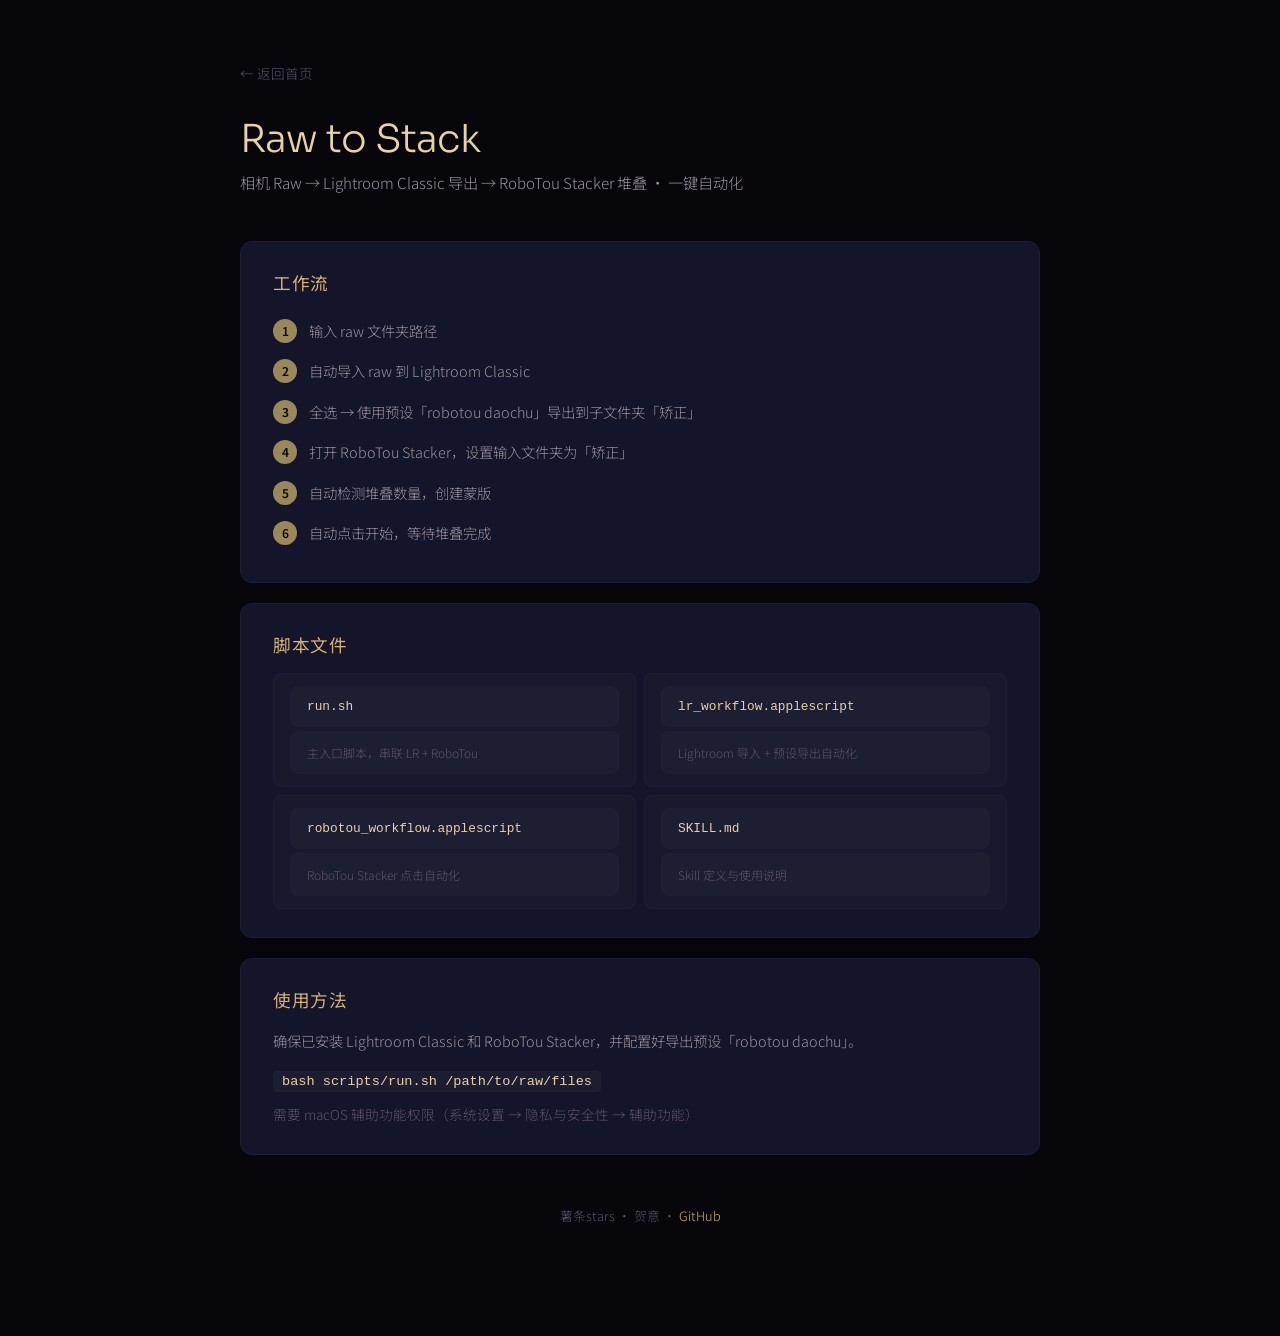
==== raw-to-stack/index.html @ dbd80168 "Add raw-to-stack — 星空堆叠自动化工作流" ====
<!DOCTYPE html>
<html lang="zh-CN" data-theme="dark">
<head>
<meta charset="UTF-8">
<meta name="viewport" content="width=device-width, initial-scale=1.0">
<title>Raw to Stack — 星空堆叠工作流</title>
<link rel="preconnect" href="https://fonts.googleapis.com">
<link rel="preconnect" href="https://fonts.gstatic.com" crossorigin>
<link href="https://fonts.googleapis.com/css2?family=Noto+Sans+SC:wght@300;400;500;600;700&family=Prata&family=Sora:wght@300;400;500;600;700&display=swap" rel="stylesheet">
<style>
*,*::before,*::after{box-sizing:border-box;margin:0;padding:0}
html{scroll-behavior:smooth}
:root{
  --black:#06060b;
  --near-black:#0a0a12;
  --dark:#0f0f1c;
  --dark-card:#14142a;
  --dark-border:#1e1e38;
  --gold:#d4b074;
  --gold-light:#e8d0a8;
  --gold-dim:#9a885a;
  --text-primary:#ede8dd;
  --text-secondary:#9a92a0;
  --text-muted:#5c5468;
  --glow:rgba(212,176,116,0.10);
}
body{
  font-family:'Noto Sans SC',sans-serif;
  background:var(--black);
  color:var(--text-primary);
  min-height:100vh;
  display:flex;
  flex-direction:column;
  align-items:center;
  padding:60px 24px;
}
.container{
  max-width:800px;
  width:100%;
}
h1{
  font-family:'Sora','Noto Sans SC',sans-serif;
  font-weight:300;
  font-size:2.4rem;
  letter-spacing:-0.02em;
  margin-bottom:8px;
  color:var(--gold-light);
}
.subtitle{
  color:var(--text-secondary);
  font-size:0.95rem;
  margin-bottom:48px;
  font-weight:300;
}
.section{
  background:var(--dark-card);
  border:1px solid var(--dark-border);
  border-radius:12px;
  padding:28px 32px;
  margin-bottom:20px;
}
.section h2{
  font-family:'Sora','Noto Sans SC',sans-serif;
  font-weight:400;
  font-size:1.1rem;
  color:var(--gold);
  margin-bottom:16px;
  letter-spacing:0.03em;
}
.section p,.section li{
  color:var(--text-secondary);
  font-size:0.9rem;
  line-height:1.8;
  font-weight:300;
}
.section ul{
  list-style:none;
  padding:0;
}
.section ul li::before{
  content:"✦ ";
  color:var(--gold-dim);
}
code{
  font-family:'SF Mono','Fira Code',monospace;
  font-size:0.85rem;
  background:rgba(255,255,255,0.04);
  color:var(--gold-light);
  padding:2px 8px;
  border-radius:4px;
  border:1px solid var(--dark-border);
}
.steps{
  counter-reset:step;
  list-style:none;
  padding:0;
}
.steps li{
  counter-increment:step;
  padding:8px 0 8px 36px;
  position:relative;
  color:var(--text-secondary);
  font-size:0.9rem;
  line-height:1.7;
  font-weight:300;
}
.steps li::before{
  content:counter(step);
  position:absolute;
  left:0;
  top:8px;
  width:24px;
  height:24px;
  background:var(--gold-dim);
  color:var(--black);
  font-size:0.75rem;
  font-weight:600;
  border-radius:50%;
  display:flex;
  align-items:center;
  justify-content:center;
}
.files{
  display:grid;
  grid-template-columns:1fr 1fr;
  gap:8px;
}
.files div{
  background:rgba(255,255,255,0.02);
  border:1px solid var(--dark-border);
  border-radius:8px;
  padding:12px 16px;
}
.files .name{
  color:var(--gold-light);
  font-family:'SF Mono','Fira Code',monospace;
  font-size:0.8rem;
  margin-bottom:4px;
}
.files .desc{
  color:var(--text-muted);
  font-size:0.75rem;
  font-weight:300;
}
a{
  color:var(--gold);
  text-decoration:none;
  transition:color 0.2s;
}
a:hover{color:var(--gold-light)}
.back{
  display:inline-block;
  margin-bottom:32px;
  color:var(--text-muted);
  font-size:0.85rem;
  font-weight:300;
}
.back:hover{color:var(--text-secondary)}
@media(max-width:600px){
  body{padding:32px 16px}
  h1{font-size:1.6rem}
  .section{padding:20px}
  .files{grid-template-columns:1fr}
}
</style>
</head>
<body>
<div class="container">
  <a href="/" class="back">← 返回首页</a>
  <h1>Raw to Stack</h1>
  <p class="subtitle">相机 Raw → Lightroom Classic 导出 → RoboTou Stacker 堆叠 · 一键自动化</p>

  <div class="section">
    <h2>工作流</h2>
    <ol class="steps">
      <li>输入 raw 文件夹路径</li>
      <li>自动导入 raw 到 Lightroom Classic</li>
      <li>全选 → 使用预设「robotou daochu」导出到子文件夹「矫正」</li>
      <li>打开 RoboTou Stacker，设置输入文件夹为「矫正」</li>
      <li>自动检测堆叠数量，创建蒙版</li>
      <li>自动点击开始，等待堆叠完成</li>
    </ol>
  </div>

  <div class="section">
    <h2>脚本文件</h2>
    <div class="files">
      <div>
        <div class="name">run.sh</div>
        <div class="desc">主入口脚本，串联 LR + RoboTou</div>
      </div>
      <div>
        <div class="name">lr_workflow.applescript</div>
        <div class="desc">Lightroom 导入 + 预设导出自动化</div>
      </div>
      <div>
        <div class="name">robotou_workflow.applescript</div>
        <div class="desc">RoboTou Stacker 点击自动化</div>
      </div>
      <div>
        <div class="name">SKILL.md</div>
        <div class="desc">Skill 定义与使用说明</div>
      </div>
    </div>
  </div>

  <div class="section">
    <h2>使用方法</h2>
    <p style="margin-bottom:12px;">确保已安装 Lightroom Classic 和 RoboTou Stacker，并配置好导出预设「robotou daochu」。</p>
    <code>bash scripts/run.sh /path/to/raw/files</code>
    <p style="margin-top:12px;color:var(--text-muted);font-size:0.85rem;font-weight:300;">
      需要 macOS 辅助功能权限（系统设置 → 隐私与安全性 → 辅助功能）
    </p>
  </div>

  <div class="section" style="text-align:center;border-color:transparent;background:transparent;">
    <p style="color:var(--text-muted);font-size:0.8rem;">
      薯条stars · 贺意 · <a href="https://github.com/shutiaostars/shutiao.github.io/tree/main/raw-to-stack">GitHub</a>
    </p>
  </div>
</div>
</body>
</html>
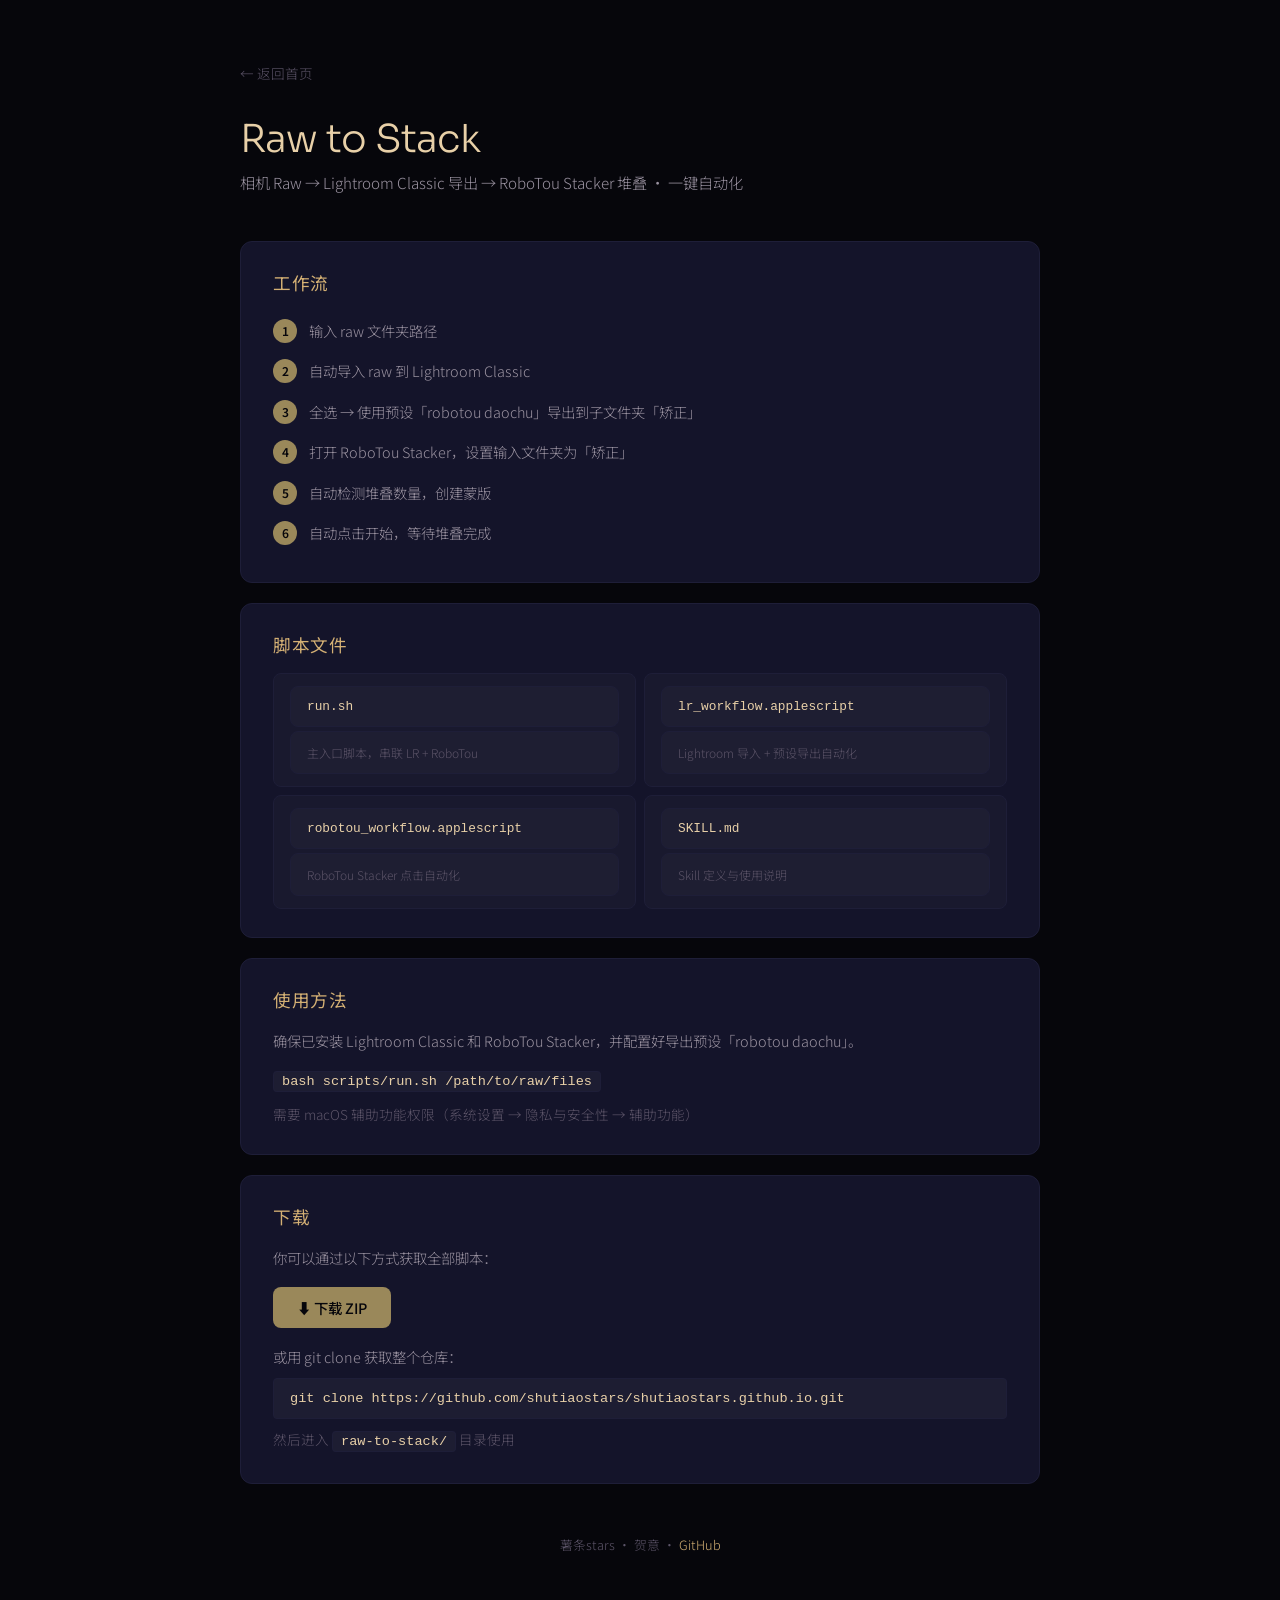
==== commit 19a21cb8: "raw-to-stack: 增加下载入口，修复 GitHub 链接" ====
--- a/raw-to-stack/index.html
+++ b/raw-to-stack/index.html
@@ -213,9 +213,24 @@
     </p>
   </div>
 
+  <div class="section">
+    <h2>下载</h2>
+    <p style="margin-bottom:16px;color:var(--text-secondary);font-size:0.9rem;font-weight:300;">
+      你可以通过以下方式获取全部脚本：
+    </p>
+    <div style="display:flex;gap:12px;flex-wrap:wrap;margin-bottom:16px;">
+      <a href="https://github.com/shutiaostars/shutiaostars.github.io/archive/refs/heads/main.zip" class="btn" style="display:inline-block;padding:10px 24px;background:var(--gold-dim);color:var(--black);border-radius:8px;font-weight:500;font-size:0.9rem;transition:background 0.2s;" onmouseover="this.style.background='var(--gold-light)'" onmouseout="this.style.background='var(--gold-dim)'">⬇ 下载 ZIP</a>
+    </div>
+    <p style="margin-bottom:8px;color:var(--text-secondary);font-size:0.9rem;font-weight:300;">或用 git clone 获取整个仓库：</p>
+    <code style="display:block;padding:12px 16px;margin-bottom:8px;">git clone https://github.com/shutiaostars/shutiaostars.github.io.git</code>
+    <p style="color:var(--text-muted);font-size:0.85rem;font-weight:300;">
+      然后进入 <code>raw-to-stack/</code> 目录使用
+    </p>
+  </div>
+
   <div class="section" style="text-align:center;border-color:transparent;background:transparent;">
     <p style="color:var(--text-muted);font-size:0.8rem;">
-      薯条stars · 贺意 · <a href="https://github.com/shutiaostars/shutiao.github.io/tree/main/raw-to-stack">GitHub</a>
+      薯条stars · 贺意 · <a href="https://github.com/shutiaostars/shutiaostars.github.io/tree/main/raw-to-stack">GitHub</a>
     </p>
   </div>
 </div>
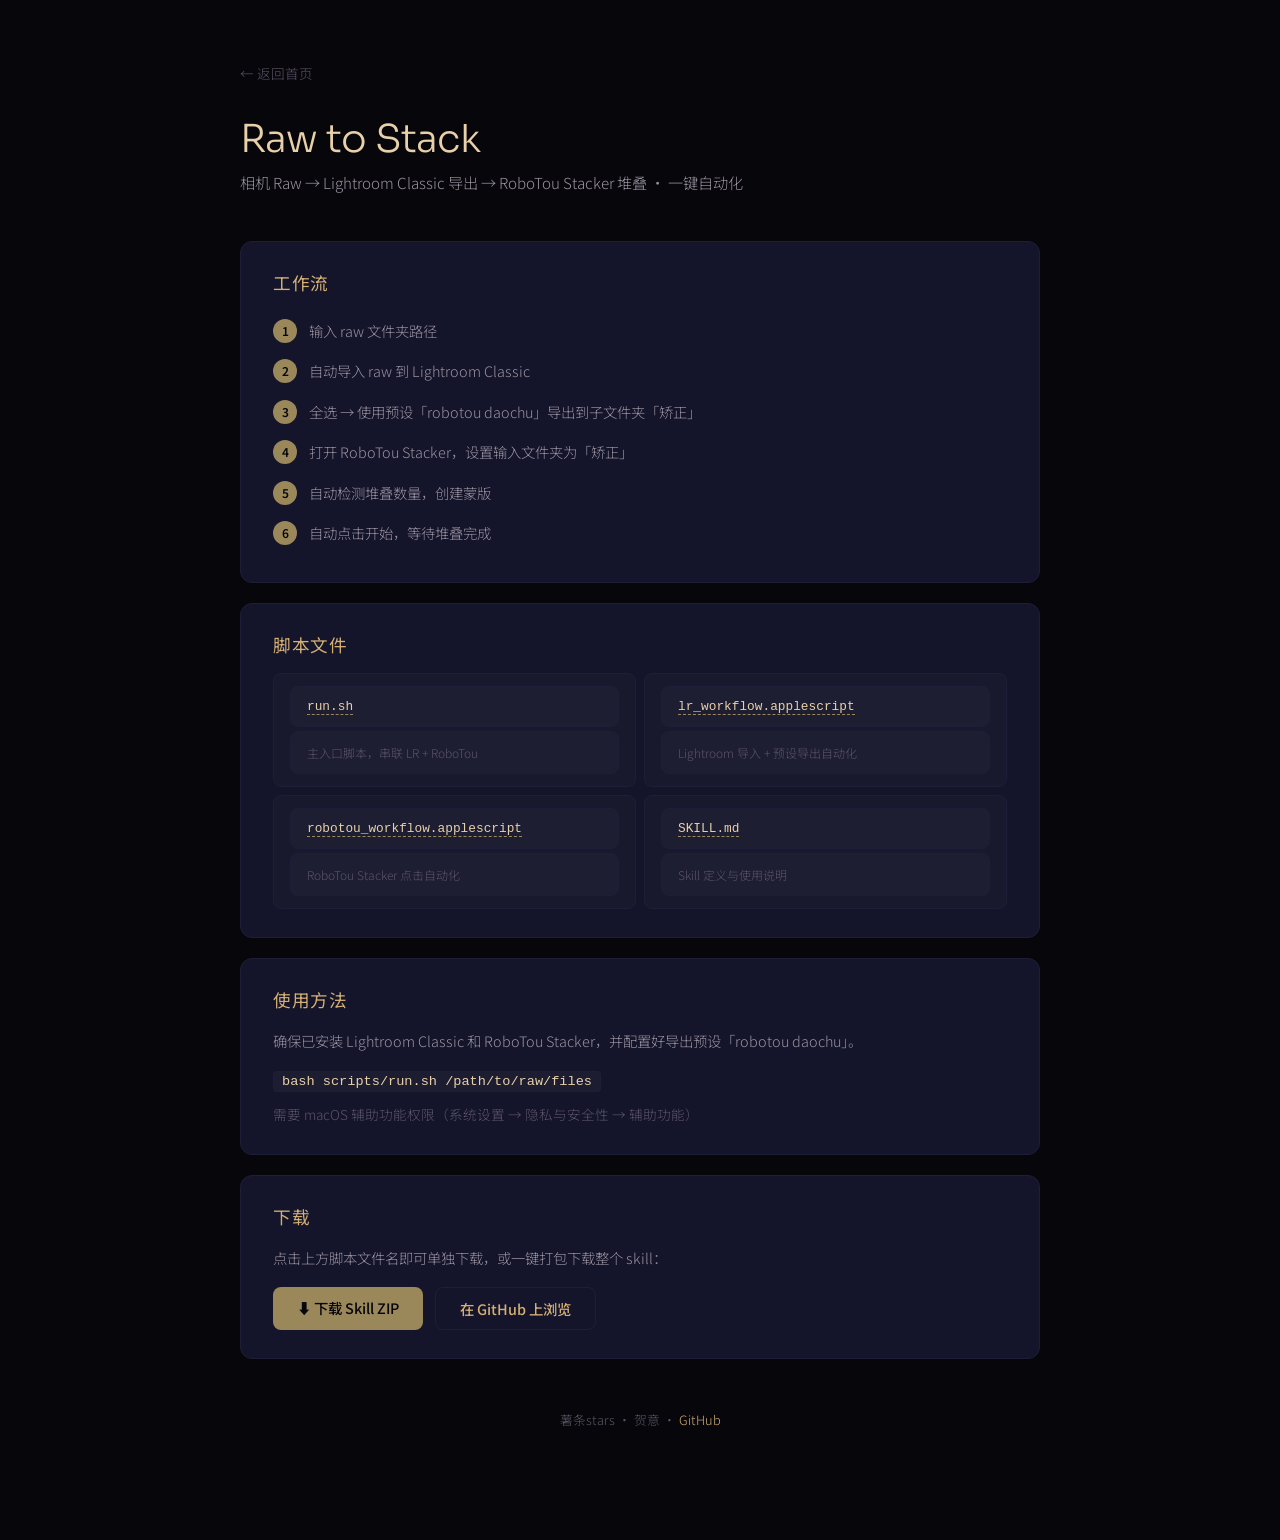
==== commit bd375fb3: "raw-to-stack: 只提供 skill 目录下载，不暴露整个仓库" ====
--- a/raw-to-stack/index.html
+++ b/raw-to-stack/index.html
@@ -132,10 +132,18 @@
   padding:12px 16px;
 }
 .files .name{
-  color:var(--gold-light);
   font-family:'SF Mono','Fira Code',monospace;
   font-size:0.8rem;
   margin-bottom:4px;
+}
+.files .name a{
+  color:var(--gold-light);
+  text-decoration:none;
+  border-bottom:1px dashed var(--gold-dim);
+}
+.files .name a:hover{
+  color:var(--gold);
+  border-bottom-style:solid;
 }
 .files .desc{
   color:var(--text-muted);
@@ -186,19 +194,19 @@
     <h2>脚本文件</h2>
     <div class="files">
       <div>
-        <div class="name">run.sh</div>
+        <div class="name"><a href="https://raw.githubusercontent.com/shutiaostars/shutiaostars.github.io/main/raw-to-stack/scripts/run.sh" download>run.sh</a></div>
         <div class="desc">主入口脚本，串联 LR + RoboTou</div>
       </div>
       <div>
-        <div class="name">lr_workflow.applescript</div>
+        <div class="name"><a href="https://raw.githubusercontent.com/shutiaostars/shutiaostars.github.io/main/raw-to-stack/scripts/lr_workflow.applescript" download>lr_workflow.applescript</a></div>
         <div class="desc">Lightroom 导入 + 预设导出自动化</div>
       </div>
       <div>
-        <div class="name">robotou_workflow.applescript</div>
+        <div class="name"><a href="https://raw.githubusercontent.com/shutiaostars/shutiaostars.github.io/main/raw-to-stack/scripts/robotou_workflow.applescript" download>robotou_workflow.applescript</a></div>
         <div class="desc">RoboTou Stacker 点击自动化</div>
       </div>
       <div>
-        <div class="name">SKILL.md</div>
+        <div class="name"><a href="https://raw.githubusercontent.com/shutiaostars/shutiaostars.github.io/main/raw-to-stack/SKILL.md" download>SKILL.md</a></div>
         <div class="desc">Skill 定义与使用说明</div>
       </div>
     </div>
@@ -216,16 +224,12 @@
   <div class="section">
     <h2>下载</h2>
     <p style="margin-bottom:16px;color:var(--text-secondary);font-size:0.9rem;font-weight:300;">
-      你可以通过以下方式获取全部脚本：
+      点击上方脚本文件名即可单独下载，或一键打包下载整个 skill：
     </p>
-    <div style="display:flex;gap:12px;flex-wrap:wrap;margin-bottom:16px;">
-      <a href="https://github.com/shutiaostars/shutiaostars.github.io/archive/refs/heads/main.zip" class="btn" style="display:inline-block;padding:10px 24px;background:var(--gold-dim);color:var(--black);border-radius:8px;font-weight:500;font-size:0.9rem;transition:background 0.2s;" onmouseover="this.style.background='var(--gold-light)'" onmouseout="this.style.background='var(--gold-dim)'">⬇ 下载 ZIP</a>
+    <div style="display:flex;gap:12px;flex-wrap:wrap;">
+      <a href="https://download-directory.github.io/?url=https://github.com/shutiaostars/shutiaostars.github.io/tree/main/raw-to-stack" class="btn" style="display:inline-block;padding:10px 24px;background:var(--gold-dim);color:var(--black);border-radius:8px;font-weight:500;font-size:0.9rem;transition:background 0.2s;" onmouseover="this.style.background='var(--gold-light)'" onmouseout="this.style.background='var(--gold-dim)'">⬇ 下载 Skill ZIP</a>
+      <a href="https://github.com/shutiaostars/shutiaostars.github.io/tree/main/raw-to-stack" class="btn" style="display:inline-block;padding:10px 24px;background:transparent;color:var(--gold);border:1px solid var(--dark-border);border-radius:8px;font-weight:500;font-size:0.9rem;transition:background 0.2s;" onmouseover="this.style.background='var(--dark-card)'" onmouseout="this.style.background='transparent'">在 GitHub 上浏览</a>
     </div>
-    <p style="margin-bottom:8px;color:var(--text-secondary);font-size:0.9rem;font-weight:300;">或用 git clone 获取整个仓库：</p>
-    <code style="display:block;padding:12px 16px;margin-bottom:8px;">git clone https://github.com/shutiaostars/shutiaostars.github.io.git</code>
-    <p style="color:var(--text-muted);font-size:0.85rem;font-weight:300;">
-      然后进入 <code>raw-to-stack/</code> 目录使用
-    </p>
   </div>
 
   <div class="section" style="text-align:center;border-color:transparent;background:transparent;">
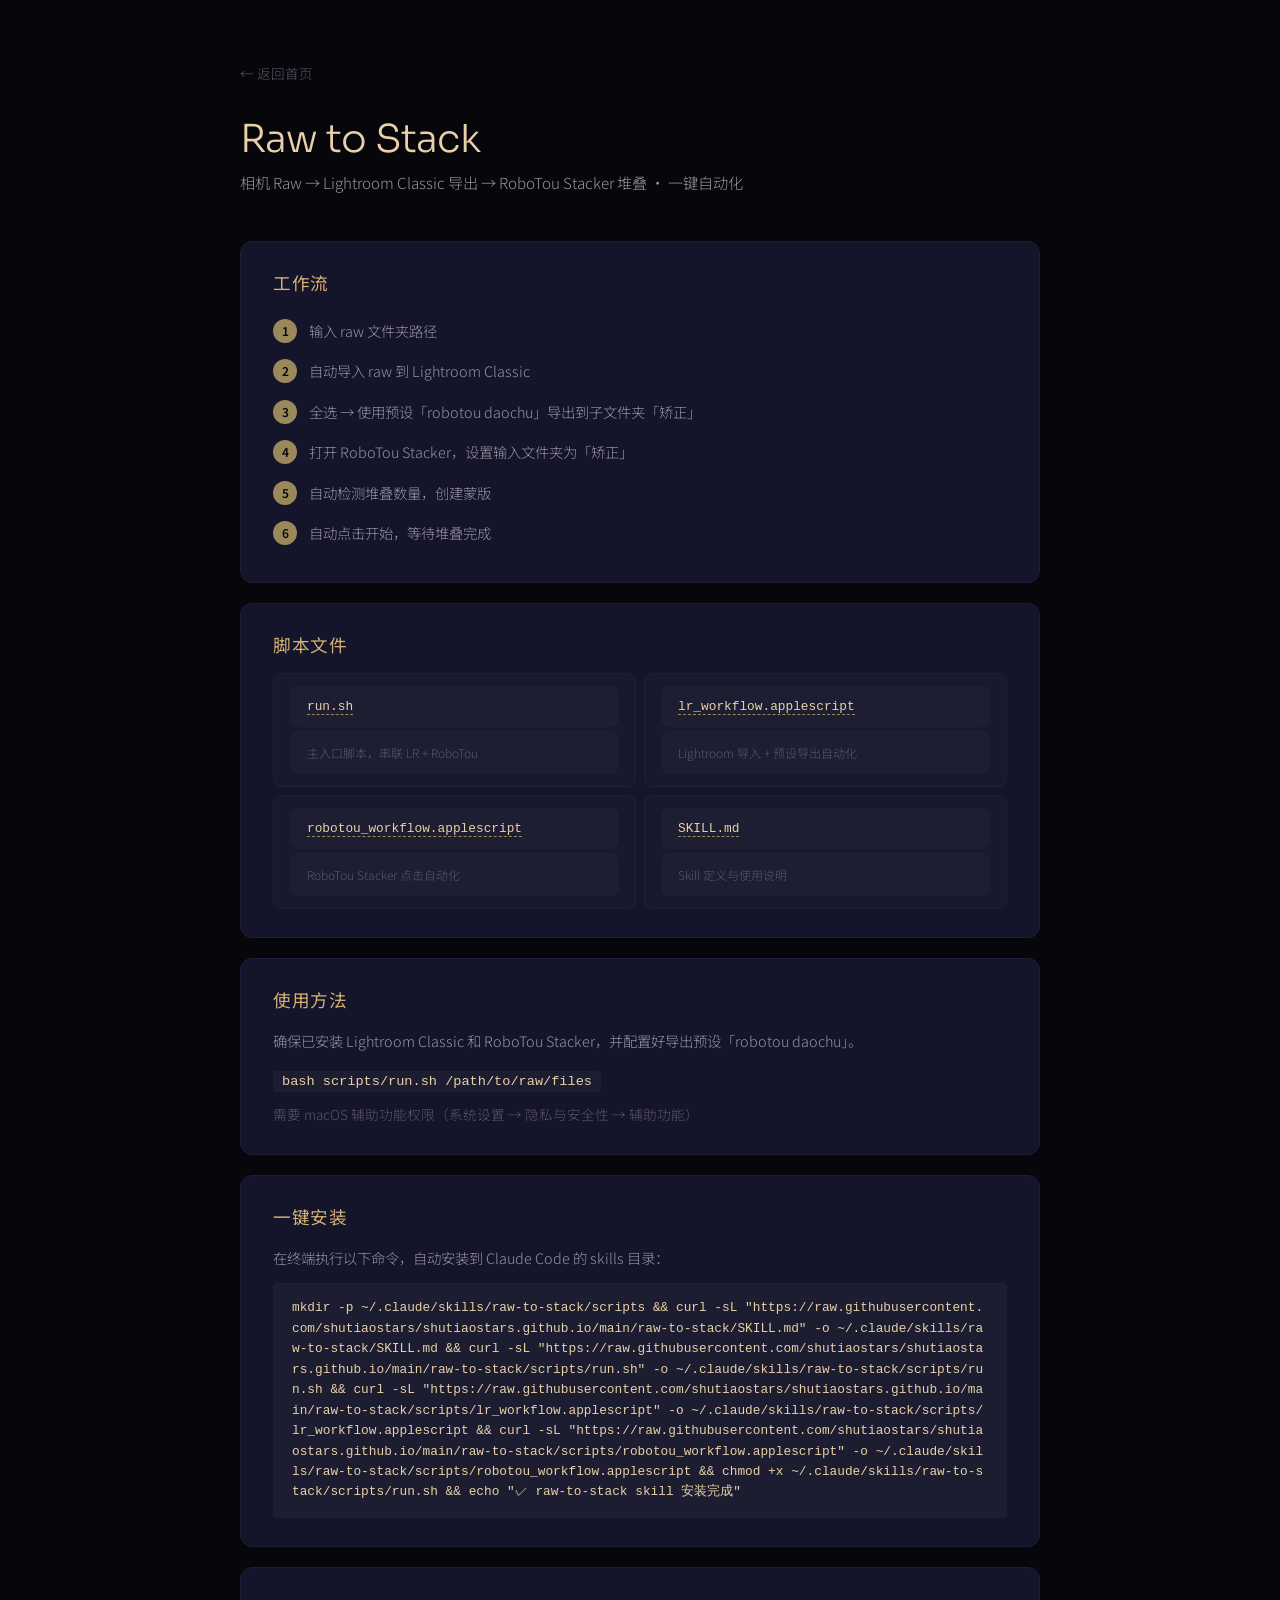
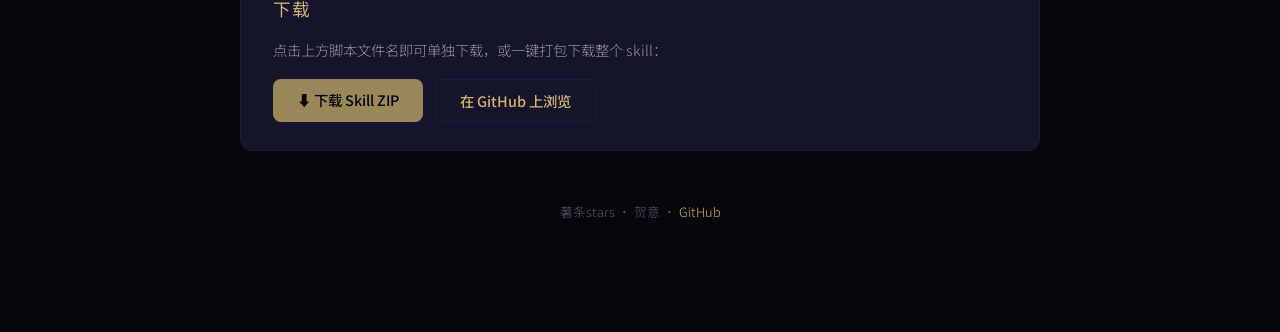
==== commit 6273ff3f: "raw-to-stack: 添加一行安装命令" ====
--- a/raw-to-stack/index.html
+++ b/raw-to-stack/index.html
@@ -222,6 +222,14 @@
   </div>
 
   <div class="section">
+    <h2>一键安装</h2>
+    <p style="margin-bottom:12px;color:var(--text-secondary);font-size:0.9rem;font-weight:300;">
+      在终端执行以下命令，自动安装到 Claude Code 的 skills 目录：
+    </p>
+    <code style="display:block;padding:14px 18px;font-size:0.8rem;line-height:1.6;word-break:break-all;">mkdir -p ~/.claude/skills/raw-to-stack/scripts && curl -sL "https://raw.githubusercontent.com/shutiaostars/shutiaostars.github.io/main/raw-to-stack/SKILL.md" -o ~/.claude/skills/raw-to-stack/SKILL.md && curl -sL "https://raw.githubusercontent.com/shutiaostars/shutiaostars.github.io/main/raw-to-stack/scripts/run.sh" -o ~/.claude/skills/raw-to-stack/scripts/run.sh && curl -sL "https://raw.githubusercontent.com/shutiaostars/shutiaostars.github.io/main/raw-to-stack/scripts/lr_workflow.applescript" -o ~/.claude/skills/raw-to-stack/scripts/lr_workflow.applescript && curl -sL "https://raw.githubusercontent.com/shutiaostars/shutiaostars.github.io/main/raw-to-stack/scripts/robotou_workflow.applescript" -o ~/.claude/skills/raw-to-stack/scripts/robotou_workflow.applescript && chmod +x ~/.claude/skills/raw-to-stack/scripts/run.sh && echo "✓ raw-to-stack skill 安装完成"</code>
+  </div>
+
+  <div class="section">
     <h2>下载</h2>
     <p style="margin-bottom:16px;color:var(--text-secondary);font-size:0.9rem;font-weight:300;">
       点击上方脚本文件名即可单独下载，或一键打包下载整个 skill：
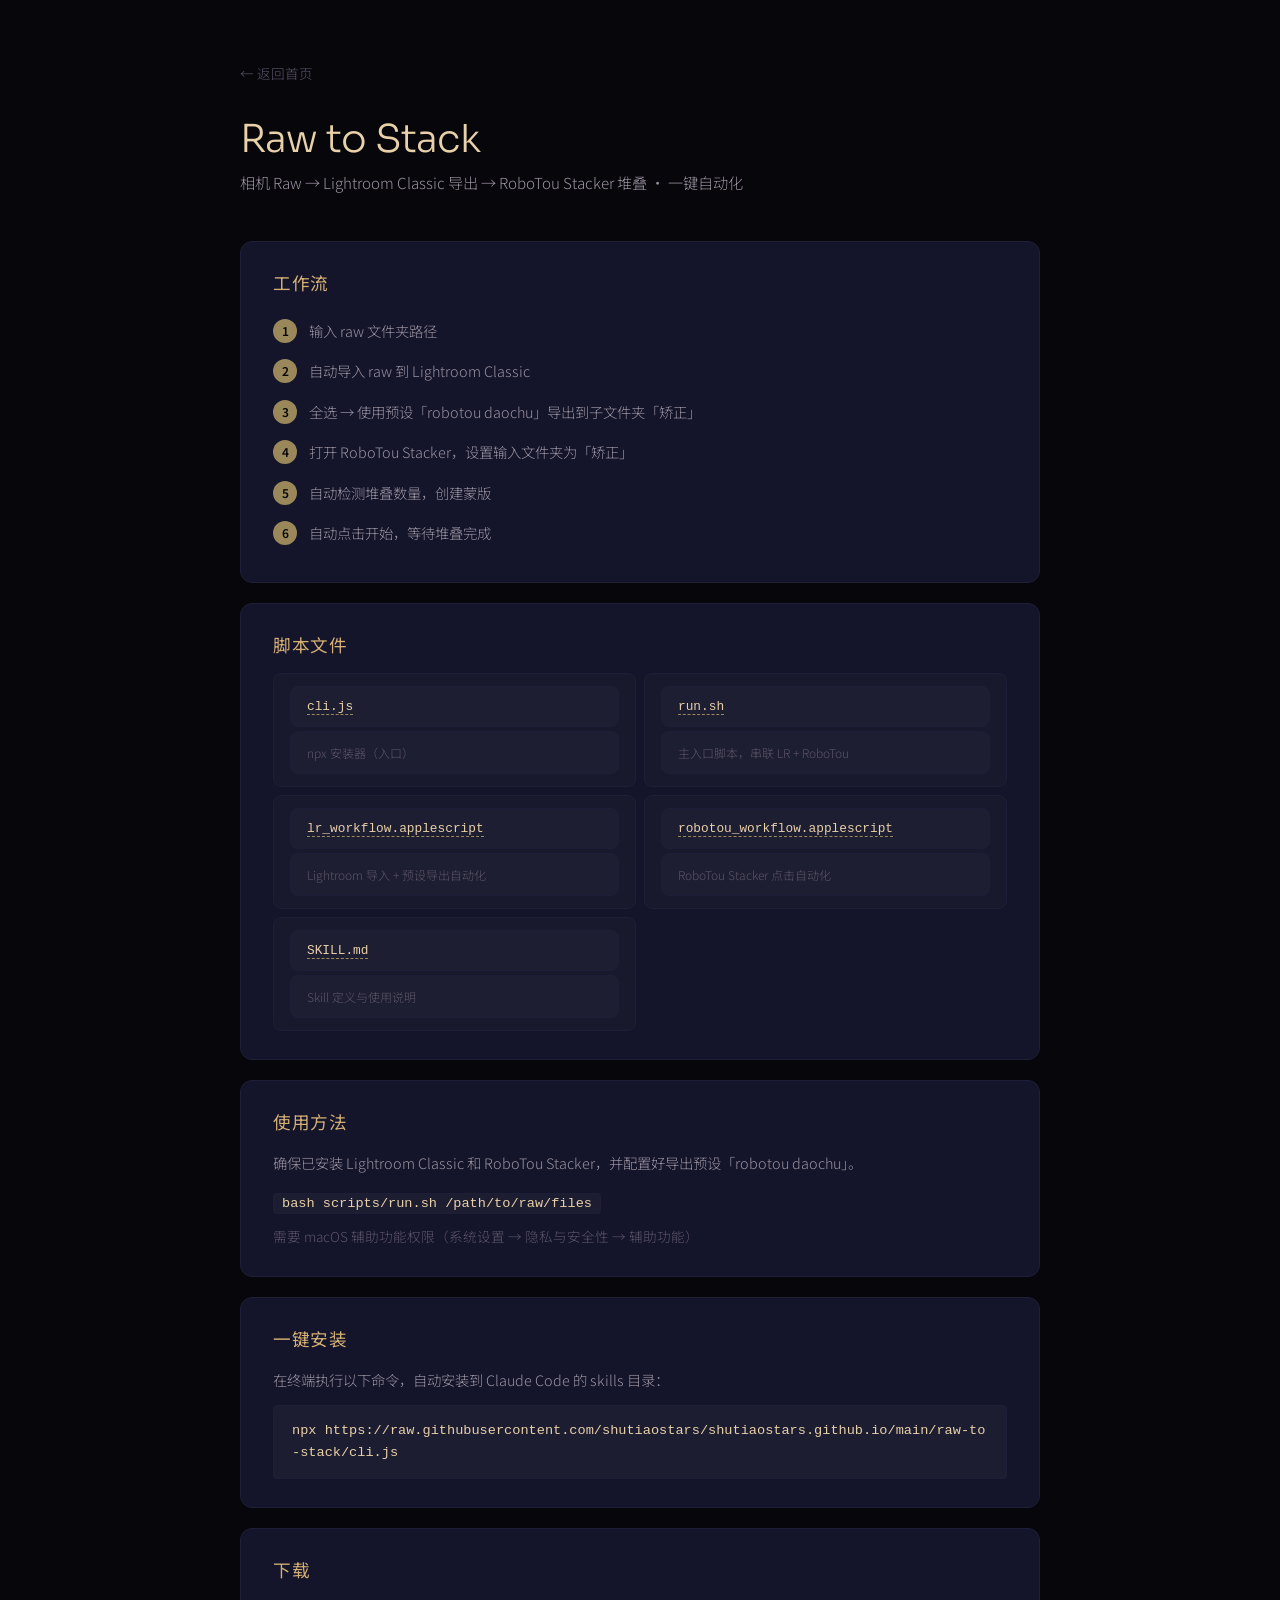
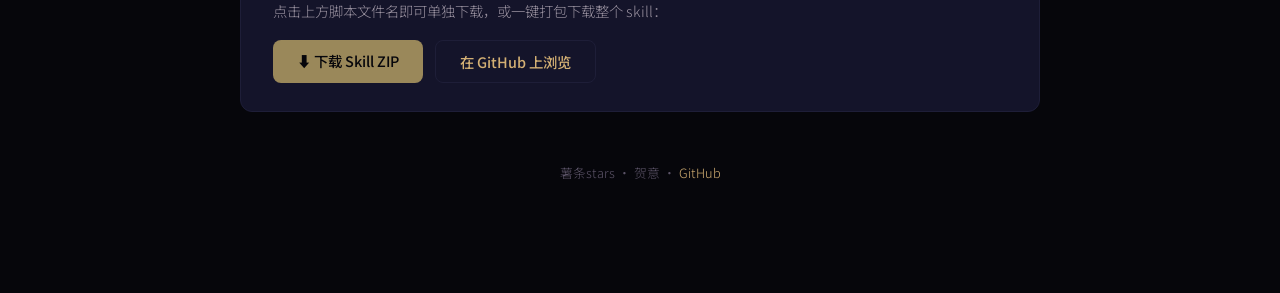
==== commit 382d5050: "raw-to-stack: 添加 npx 安装器" ====
--- a/raw-to-stack/index.html
+++ b/raw-to-stack/index.html
@@ -194,6 +194,10 @@
     <h2>脚本文件</h2>
     <div class="files">
       <div>
+        <div class="name"><a href="https://raw.githubusercontent.com/shutiaostars/shutiaostars.github.io/main/raw-to-stack/cli.js" download>cli.js</a></div>
+        <div class="desc">npx 安装器（入口）</div>
+      </div>
+      <div>
         <div class="name"><a href="https://raw.githubusercontent.com/shutiaostars/shutiaostars.github.io/main/raw-to-stack/scripts/run.sh" download>run.sh</a></div>
         <div class="desc">主入口脚本，串联 LR + RoboTou</div>
       </div>
@@ -226,7 +230,7 @@
     <p style="margin-bottom:12px;color:var(--text-secondary);font-size:0.9rem;font-weight:300;">
       在终端执行以下命令，自动安装到 Claude Code 的 skills 目录：
     </p>
-    <code style="display:block;padding:14px 18px;font-size:0.8rem;line-height:1.6;word-break:break-all;">mkdir -p ~/.claude/skills/raw-to-stack/scripts && curl -sL "https://raw.githubusercontent.com/shutiaostars/shutiaostars.github.io/main/raw-to-stack/SKILL.md" -o ~/.claude/skills/raw-to-stack/SKILL.md && curl -sL "https://raw.githubusercontent.com/shutiaostars/shutiaostars.github.io/main/raw-to-stack/scripts/run.sh" -o ~/.claude/skills/raw-to-stack/scripts/run.sh && curl -sL "https://raw.githubusercontent.com/shutiaostars/shutiaostars.github.io/main/raw-to-stack/scripts/lr_workflow.applescript" -o ~/.claude/skills/raw-to-stack/scripts/lr_workflow.applescript && curl -sL "https://raw.githubusercontent.com/shutiaostars/shutiaostars.github.io/main/raw-to-stack/scripts/robotou_workflow.applescript" -o ~/.claude/skills/raw-to-stack/scripts/robotou_workflow.applescript && chmod +x ~/.claude/skills/raw-to-stack/scripts/run.sh && echo "✓ raw-to-stack skill 安装完成"</code>
+    <code style="display:block;padding:14px 18px;font-size:0.85rem;line-height:1.6;word-break:break-all;">npx https://raw.githubusercontent.com/shutiaostars/shutiaostars.github.io/main/raw-to-stack/cli.js</code>
   </div>
 
   <div class="section">
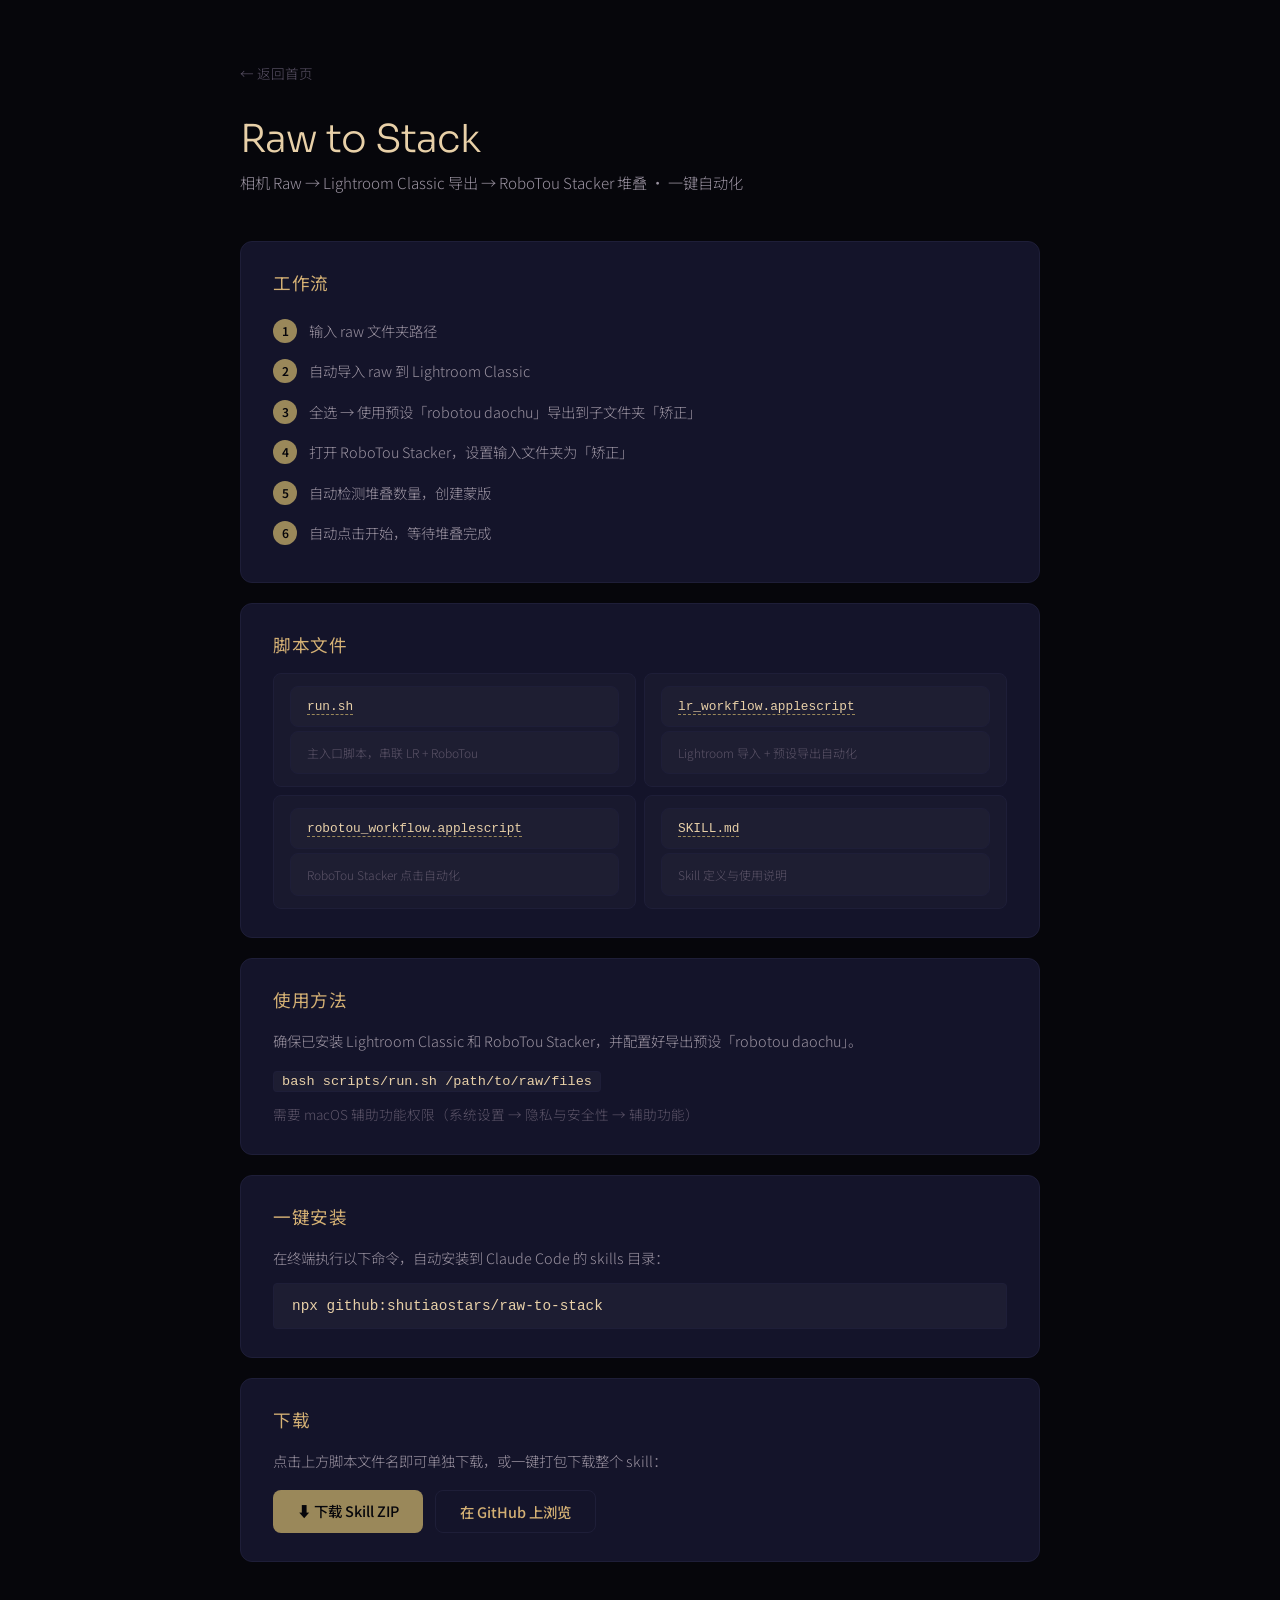
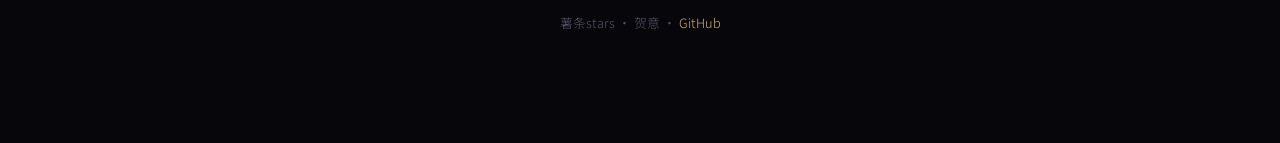
==== commit 4cdfe48c: "raw-to-stack: 迁移到独立仓库，缩短安装命令" ====
--- a/raw-to-stack/index.html
+++ b/raw-to-stack/index.html
@@ -194,23 +194,19 @@
     <h2>脚本文件</h2>
     <div class="files">
       <div>
-        <div class="name"><a href="https://raw.githubusercontent.com/shutiaostars/shutiaostars.github.io/main/raw-to-stack/cli.js" download>cli.js</a></div>
-        <div class="desc">npx 安装器（入口）</div>
-      </div>
-      <div>
-        <div class="name"><a href="https://raw.githubusercontent.com/shutiaostars/shutiaostars.github.io/main/raw-to-stack/scripts/run.sh" download>run.sh</a></div>
+        <div class="name"><a href="https://raw.githubusercontent.com/shutiaostars/raw-to-stack/main/scripts/run.sh" download>run.sh</a></div>
         <div class="desc">主入口脚本，串联 LR + RoboTou</div>
       </div>
       <div>
-        <div class="name"><a href="https://raw.githubusercontent.com/shutiaostars/shutiaostars.github.io/main/raw-to-stack/scripts/lr_workflow.applescript" download>lr_workflow.applescript</a></div>
+        <div class="name"><a href="https://raw.githubusercontent.com/shutiaostars/raw-to-stack/main/scripts/lr_workflow.applescript" download>lr_workflow.applescript</a></div>
         <div class="desc">Lightroom 导入 + 预设导出自动化</div>
       </div>
       <div>
-        <div class="name"><a href="https://raw.githubusercontent.com/shutiaostars/shutiaostars.github.io/main/raw-to-stack/scripts/robotou_workflow.applescript" download>robotou_workflow.applescript</a></div>
+        <div class="name"><a href="https://raw.githubusercontent.com/shutiaostars/raw-to-stack/main/scripts/robotou_workflow.applescript" download>robotou_workflow.applescript</a></div>
         <div class="desc">RoboTou Stacker 点击自动化</div>
       </div>
       <div>
-        <div class="name"><a href="https://raw.githubusercontent.com/shutiaostars/shutiaostars.github.io/main/raw-to-stack/SKILL.md" download>SKILL.md</a></div>
+        <div class="name"><a href="https://raw.githubusercontent.com/shutiaostars/raw-to-stack/main/SKILL.md" download>SKILL.md</a></div>
         <div class="desc">Skill 定义与使用说明</div>
       </div>
     </div>
@@ -230,7 +226,7 @@
     <p style="margin-bottom:12px;color:var(--text-secondary);font-size:0.9rem;font-weight:300;">
       在终端执行以下命令，自动安装到 Claude Code 的 skills 目录：
     </p>
-    <code style="display:block;padding:14px 18px;font-size:0.85rem;line-height:1.6;word-break:break-all;">npx https://raw.githubusercontent.com/shutiaostars/shutiaostars.github.io/main/raw-to-stack/cli.js</code>
+    <code style="display:block;padding:14px 18px;font-size:0.9rem;">npx github:shutiaostars/raw-to-stack</code>
   </div>
 
   <div class="section">
@@ -239,14 +235,14 @@
       点击上方脚本文件名即可单独下载，或一键打包下载整个 skill：
     </p>
     <div style="display:flex;gap:12px;flex-wrap:wrap;">
-      <a href="https://download-directory.github.io/?url=https://github.com/shutiaostars/shutiaostars.github.io/tree/main/raw-to-stack" class="btn" style="display:inline-block;padding:10px 24px;background:var(--gold-dim);color:var(--black);border-radius:8px;font-weight:500;font-size:0.9rem;transition:background 0.2s;" onmouseover="this.style.background='var(--gold-light)'" onmouseout="this.style.background='var(--gold-dim)'">⬇ 下载 Skill ZIP</a>
-      <a href="https://github.com/shutiaostars/shutiaostars.github.io/tree/main/raw-to-stack" class="btn" style="display:inline-block;padding:10px 24px;background:transparent;color:var(--gold);border:1px solid var(--dark-border);border-radius:8px;font-weight:500;font-size:0.9rem;transition:background 0.2s;" onmouseover="this.style.background='var(--dark-card)'" onmouseout="this.style.background='transparent'">在 GitHub 上浏览</a>
+      <a href="https://github.com/shutiaostars/raw-to-stack/archive/refs/heads/main.zip" class="btn" style="display:inline-block;padding:10px 24px;background:var(--gold-dim);color:var(--black);border-radius:8px;font-weight:500;font-size:0.9rem;transition:background 0.2s;" onmouseover="this.style.background='var(--gold-light)'" onmouseout="this.style.background='var(--gold-dim)'">⬇ 下载 Skill ZIP</a>
+      <a href="https://github.com/shutiaostars/raw-to-stack" class="btn" style="display:inline-block;padding:10px 24px;background:transparent;color:var(--gold);border:1px solid var(--dark-border);border-radius:8px;font-weight:500;font-size:0.9rem;transition:background 0.2s;" onmouseover="this.style.background='var(--dark-card)'" onmouseout="this.style.background='transparent'">在 GitHub 上浏览</a>
     </div>
   </div>
 
   <div class="section" style="text-align:center;border-color:transparent;background:transparent;">
     <p style="color:var(--text-muted);font-size:0.8rem;">
-      薯条stars · 贺意 · <a href="https://github.com/shutiaostars/shutiaostars.github.io/tree/main/raw-to-stack">GitHub</a>
+      薯条stars · 贺意 · <a href="https://github.com/shutiaostars/raw-to-stack">GitHub</a>
     </p>
   </div>
 </div>
